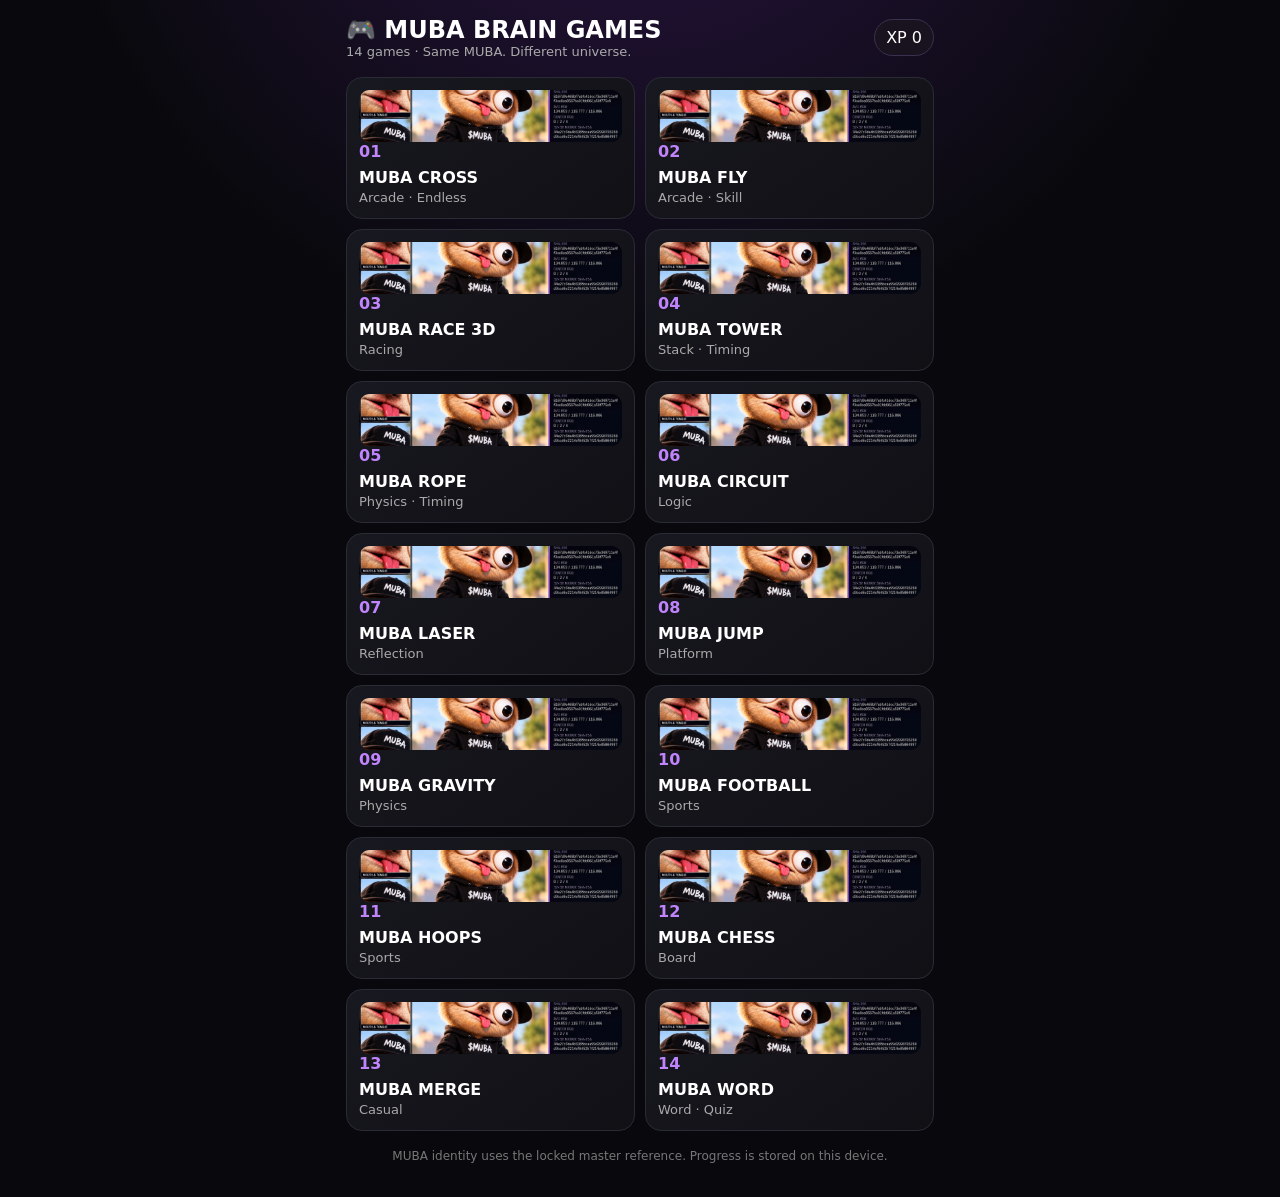
==== muba-brain-games/index.html @ 9ac37082 "Build 14-game MUBA Brain Games arcade" ====
<!doctype html>
<html lang="en"><head><meta charset="utf-8"><meta name="viewport" content="width=device-width,initial-scale=1,user-scalable=no"><title>MUBA Brain Games</title>
<style>
:root{color-scheme:dark;--p:#a855f7;--bg:#09090d;--card:#15151c;--line:#2b2b38}*{box-sizing:border-box}body{margin:0;background:radial-gradient(circle at 50% -20%,#2b1545 0,#09090d 38%);color:#fff;font-family:system-ui,-apple-system,sans-serif;min-height:100vh}main{max-width:620px;margin:auto;padding:16px}.top{display:flex;align-items:center;justify-content:space-between;gap:12px}.brand h1{font-size:24px;margin:0}.muted{color:#aaa;font-size:13px}.pill{border:1px solid #3a3150;background:#18131f;border-radius:999px;padding:8px 11px}.menu{display:grid;grid-template-columns:repeat(2,1fr);gap:10px;margin-top:18px}.card,button{border:1px solid var(--line);background:linear-gradient(145deg,#181820,#101015);color:#fff;border-radius:16px;font:inherit}.card{padding:12px;text-align:left;min-height:118px;position:relative;overflow:hidden}.card b{display:block;font-size:16px;margin-top:7px}.card .num{color:#c084fc;font-weight:800}.thumb{height:52px;border-radius:11px;background:#21172d center 27%/cover no-repeat;filter:saturate(1.05)}button{cursor:pointer;padding:12px}.hidden{display:none!important}.play{margin-top:14px}.bar{display:flex;align-items:center;justify-content:space-between;gap:8px;margin-bottom:10px}.gamebox{position:relative;overflow:hidden;min-height:420px;border:1px solid #32263e;border-radius:20px;background:#11131a}.scene{position:absolute;inset:0}.muba{position:absolute;width:74px;height:74px;border-radius:50%;background:url('../daily-story-worker/muba_daily_story_master_reference.png') center 25%/235% auto no-repeat;border:2px solid rgba(255,255,255,.18);box-shadow:0 8px 24px #0008;z-index:4}.hud{position:absolute;top:10px;left:10px;right:10px;display:flex;justify-content:space-between;z-index:9;pointer-events:none}.hud span{background:#08080bbb;border:1px solid #ffffff18;border-radius:999px;padding:7px 10px;font-size:13px}.tap{position:absolute;inset:auto 12px 12px;z-index:8;text-align:center}.tap button{background:#7c3aed;border-color:#a855f7;width:100%;font-weight:800}.obj{position:absolute;border-radius:10px}.grid{display:grid;gap:5px;padding:62px 12px 72px;height:100%}.cell{display:grid;place-items:center;background:#20212a;border:1px solid #343645;border-radius:8px;min-height:42px;font-weight:800}.wordrow{display:grid;grid-template-columns:repeat(4,1fr);gap:6px}.wordrow input{text-transform:uppercase;text-align:center;font-size:20px;padding:12px;border-radius:10px;border:1px solid #444;background:#171820;color:white}.center{position:absolute;inset:55px 12px 70px;display:grid;place-items:center;text-align:center}.big{font-size:44px}.board8{display:grid;grid-template-columns:repeat(8,1fr);width:min(92vw,420px);aspect-ratio:1}.sq{display:grid;place-items:center;font-size:26px}.light{background:#d6b98c}.dark{background:#6b4935}.footer{margin:18px 4px;color:#777;font-size:12px;text-align:center}
</style></head><body><main>
<div class="top"><div class="brand"><h1>🎮 MUBA BRAIN GAMES</h1><div class="muted">14 games · Same MUBA. Different universe.</div></div><div class="pill" id="best">XP 0</div></div>
<section id="menu" class="menu"></section>
<section id="play" class="play hidden"><div class="bar"><button id="back">← Games</button><b id="title"></b><button id="restart">↻</button></div><div id="gamebox" class="gamebox"></div></section>
<div class="footer">MUBA identity uses the locked master reference. Progress is stored on this device.</div>
</main><script src="https://telegram.org/js/telegram-web-app.js"></script><script>
const tg=window.Telegram?.WebApp;tg?.ready();tg?.expand();
const REF="../daily-story-worker/muba_daily_story_master_reference.png";
const games=[
["cross","MUBA CROSS","Arcade · Endless"],["fly","MUBA FLY","Arcade · Skill"],["race","MUBA RACE 3D","Racing"],["tower","MUBA TOWER","Stack · Timing"],
["rope","MUBA ROPE","Physics · Timing"],["circuit","MUBA CIRCUIT","Logic"],["laser","MUBA LASER","Reflection"],["jump","MUBA JUMP","Platform"],
["gravity","MUBA GRAVITY","Physics"],["football","MUBA FOOTBALL","Sports"],["hoops","MUBA HOOPS","Sports"],["chess","MUBA CHESS","Board"],
["merge","MUBA MERGE","Casual"],["word","MUBA WORD","Word · Quiz"]];
let xp=+(localStorage.mubaGameXP||0),current=null,cleanup=()=>{};const menu=document.querySelector("#menu"),play=document.querySelector("#play"),box=document.querySelector("#gamebox");
function updateXP(n=0){xp+=n;localStorage.mubaGameXP=xp;document.querySelector("#best").textContent="XP "+xp}
updateXP();
games.forEach((g,i)=>{let b=document.createElement("button");b.className="card";b.innerHTML='<div class="thumb" style="background-image:url('+REF+')"></div><span class="num">'+String(i+1).padStart(2,"0")+'</span><b>'+g[1]+'</b><span class="muted">'+g[2]+'</span>';b.onclick=()=>open(g);menu.appendChild(b)});
function open(g){cleanup();current=g;menu.classList.add("hidden");play.classList.remove("hidden");document.querySelector("#title").textContent=g[1];render(g[0]);tg?.HapticFeedback?.impactOccurred("light")}
document.querySelector("#back").onclick=()=>{cleanup();play.classList.add("hidden");menu.classList.remove("hidden")};document.querySelector("#restart").onclick=()=>current&&render(current[0]);
function shell(bg="linear-gradient(#73c8ff,#dff5ff)"){box.innerHTML='<div class="scene" style="background:'+bg+'"><div class="hud"><span id="score">Score 0</span><span id="state">PLAY</span></div></div>';return box.firstChild}
function hero(s,x=25,y=300){let m=document.createElement("div");m.className="muba";m.style.left=x+"px";m.style.top=y+"px";s.appendChild(m);return m}
function score(v){let e=document.querySelector("#score");if(e)e.textContent="Score "+v}
function end(msg,pts=5){let e=document.querySelector("#state");if(e)e.textContent=msg;updateXP(pts);tg?.HapticFeedback?.notificationOccurred(msg==="WIN"?"success":"error")}
function button(s,label,fn){let d=document.createElement("div");d.className="tap";d.innerHTML="<button>"+label+"</button>";d.firstChild.onclick=fn;s.appendChild(d)}
function dodge(type){let s=shell(type==="race"?"linear-gradient(#342052,#12131a)":"linear-gradient(#6ec7ff,#d8f1ff)"),m=hero(s,box.clientWidth/2-37,330),sc=0,dead=false,lane=1,obs=[],timer;
function setLane(n){lane=Math.max(0,Math.min(2,n));m.style.left=(box.clientWidth*(.18+.32*lane)-37)+"px"}setLane(1);
button(s,"◀ MOVE ▶",()=>{if(dead)return;setLane((lane+1)%3)});
timer=setInterval(()=>{if(dead)return;sc++;score(sc);if(sc%14===0){let o=document.createElement("div");o.className="obj";o.style.cssText="width:58px;height:58px;background:"+(type==="race"?"#ef4444":"#22c55e")+";top:-60px;left:"+(box.clientWidth*(.18+.32*Math.floor(Math.random()*3))-29)+"px";s.appendChild(o);obs.push(o)}obs.forEach(o=>{o.style.top=(parseFloat(o.style.top)+7)+"px";let a=o.getBoundingClientRect(),b=m.getBoundingClientRect();if(a.bottom>b.top&&a.top<b.bottom&&a.left<b.right&&a.right>b.left){dead=true;end("CRASH",Math.floor(sc/20));clearInterval(timer)}})},50);cleanup=()=>clearInterval(timer)}
function fly(){let s=shell("linear-gradient(#5fc8ff,#eefbff)"),m=hero(s,45,190),vy=0,sc=0,dead=false,pipes=[],t=setInterval(()=>{if(dead)return;vy+=.55;m.style.top=(parseFloat(m.style.top)+vy)+"px";if(parseFloat(m.style.top)>345||parseFloat(m.style.top)<0){dead=true;end("OUT",sc);clearInterval(t)}pipes.forEach(p=>{p.style.left=(parseFloat(p.style.left)-5)+"px"});sc++;score(Math.floor(sc/20));if(sc%45===0){let gap=100+Math.random()*140,p=document.createElement("div");p.className="obj";p.style.cssText="right:-55px;left:"+(box.clientWidth+10)+"px;top:0;width:45px;height:"+gap+"px;background:#22c55e";s.appendChild(p);pipes.push(p)}},40);button(s,"TAP TO FLY",()=>{vy=-7;tg?.HapticFeedback?.impactOccurred("light")});cleanup=()=>clearInterval(t)}
function timing(kind){let s=shell("linear-gradient(#ffcf75,#7c3aed)"),sc=0,dir=1,x=10,w=100,t,done=false,m=hero(s,box.clientWidth/2-37,280),bar=document.createElement("div");bar.className="obj";bar.style.cssText="top:180px;left:10px;width:100px;height:28px;background:#fff";s.appendChild(bar);
t=setInterval(()=>{x+=dir*6;if(x<5||x>box.clientWidth-w-5)dir*=-1;bar.style.left=x+"px"},35);button(s,kind==="tower"?"DROP BLOCK":"CUT ROPE",()=>{if(done)return;let center=x+w/2,target=box.clientWidth/2;if(Math.abs(center-target)<55){sc++;score(sc);w=Math.max(42,w-5);bar.style.width=w+"px";if(sc>=8){done=true;clearInterval(t);end("WIN",20)}}else{done=true;clearInterval(t);end("MISS",sc)}});cleanup=()=>clearInterval(t)}
function circuit(){let s=shell("linear-gradient(#111827,#052e2b)"),rot=[0,1,2,3,0,1,2,3,0],moves=0;let g=document.createElement("div");g.className="grid";g.style.gridTemplateColumns="repeat(3,1fr)";g.style.paddingTop="90px";rot.forEach((r,i)=>{let c=document.createElement("button");c.className="cell";c.textContent="└";c.style.fontSize="40px";c.style.transform="rotate("+(r*90)+"deg)";c.onclick=()=>{rot[i]=(rot[i]+1)%4;c.style.transform="rotate("+(rot[i]*90)+"deg)";moves++;score(moves);if(rot.every(v=>v===0))end("WIN",20)};g.appendChild(c)});s.appendChild(g);cleanup=()=>{}}
function laser(){let s=shell("linear-gradient(#160b23,#09090d)"),angle=0,beam=document.createElement("div");beam.className="obj";beam.style.cssText="left:35px;top:220px;height:4px;width:75%;background:#ff2d55;transform-origin:left center";s.appendChild(beam);let target=document.createElement("div");target.className="obj";target.style.cssText="right:28px;top:95px;width:42px;height:42px;border-radius:50%;background:#facc15";s.appendChild(target);button(s,"ROTATE LASER",()=>{angle-=15;beam.style.transform="rotate("+angle+"deg)";score(Math.abs(angle));if(angle<=-30&&angle>=-45)end("HIT",15)});cleanup=()=>{}}
function jump(gravity=false){let s=shell("linear-gradient(#7dd3fc,#312e81)"),m=hero(s,40,315),x=40,y=315,vy=-9,sc=0,g=.5,t,flip=1;t=setInterval(()=>{vy+=g*flip;y+=vy;if(y>320){y=320;vy=-9;sc++;score(sc)}if(y<40){y=40;vy=9}x=(x+2)%Math.max(80,box.clientWidth-75);m.style.left=x+"px";m.style.top=y+"px"},30);button(s,gravity?"FLIP GRAVITY":"BOOST JUMP",()=>{if(gravity)flip*=-1;else vy=-12});cleanup=()=>clearInterval(t)}
function targetGame(type){let s=shell("linear-gradient(#0f5132,#16324f)"),m=hero(s,20,315),shots=0,hits=0,target=document.createElement("div");target.className="obj";target.style.cssText="right:25px;top:100px;width:85px;height:85px;border:8px solid #fff;border-radius:"+(type==="hoops"?"50%":"12px");s.appendChild(target);button(s,type==="hoops"?"SHOOT HOOP":"KICK BALL",()=>{shots++;let ok=Math.random()>.38;if(ok){hits++;target.animate([{transform:"scale(1)"},{transform:"scale(1.18)"},{transform:"scale(1)"}],{duration:300});tg?.HapticFeedback?.notificationOccurred("success")}score(hits);document.querySelector("#state").textContent=hits+"/"+shots;if(shots===10)end(hits>=6?"WIN":"TRY AGAIN",hits*2)});cleanup=()=>{}}
function chess(){let s=shell("#211a18"),b=document.createElement("div");b.className="center";let bd=document.createElement("div");bd.className="board8";let pieces=["♜","♞","♝","♛","♚","♝","♞","♜",..."♟".repeat(8),...Array(32).fill(""),..."♙".repeat(8),"♖","♘","♗","♕","♔","♗","♘","♖"],sel=null,moves=0;pieces.forEach((p,i)=>{let q=document.createElement("button");q.className="sq "+(((Math.floor(i/8)+i)%2)?"dark":"light");q.textContent=p;q.onclick=()=>{if(sel===null&&p){sel=i;q.style.outline="3px solid #a855f7"}else if(sel!==null){pieces[i]=pieces[sel];pieces[sel]="";moves++;score(moves);chess()}};bd.appendChild(q)});b.appendChild(bd);s.appendChild(b);document.querySelector("#state").textContent="Free board";cleanup=()=>{}}
function merge(){let s=shell("linear-gradient(#3b0764,#111827)"),level=1,sc=0,area=document.createElement("div");area.className="center";let faces=[];function spawn(){let f=document.createElement("button");f.className="muba";f.style.position="relative";f.style.width=(54+level*3)+"px";f.style.height=(54+level*3)+"px";f.style.margin="5px";f.dataset.l=level;f.onclick=()=>{let same=faces.find(x=>x!==f&&x.dataset.l===f.dataset.l);if(same){same.remove();f.dataset.l=+f.dataset.l+1;f.style.width=(54+f.dataset.l*3)+"px";f.style.height=f.style.width;sc+=+f.dataset.l*10;score(sc);faces=faces.filter(x=>x!==same);if(+f.dataset.l>=6)end("MAX MUBA",25)}};faces.push(f);area.appendChild(f)}for(let i=0;i<8;i++)spawn();s.appendChild(area);button(s,"ADD MUBA",spawn);cleanup=()=>{}}
function word(){let s=shell("linear-gradient(#172554,#111827)"),words=["MEME","MUBA","LIVE","PLAY","GAME"],answer=words[new Date().getDate()%words.length],tries=0;let c=document.createElement("div");c.className="center";c.innerHTML='<div><div class="big">MUBA WORD</div><p class="muted">Guess the 4-letter word</p><div class="wordrow"><input maxlength="1"><input maxlength="1"><input maxlength="1"><input maxlength="1"></div><p id="hint"></p></div>';s.appendChild(c);let ins=[...c.querySelectorAll("input")];ins.forEach((x,i)=>x.oninput=()=>{x.value=x.value.toUpperCase();if(x.value&&ins[i+1])ins[i+1].focus()});button(s,"CHECK WORD",()=>{let v=ins.map(x=>x.value).join("");if(v.length<4)return;tries++;score(tries);if(v===answer){end("WIN",20);c.querySelector("#hint").textContent="Correct: "+answer}else{c.querySelector("#hint").textContent=[...v].map((ch,i)=>answer[i]===ch?"🟩":answer.includes(ch)?"🟨":"⬛").join("")}});cleanup=()=>{}}
function render(id){cleanup();if(id==="cross")dodge("cross");else if(id==="fly")fly();else if(id==="race")dodge("race");else if(id==="tower"||id==="rope")timing(id);else if(id==="circuit")circuit();else if(id==="laser")laser();else if(id==="jump")jump(false);else if(id==="gravity")jump(true);else if(id==="football"||id==="hoops")targetGame(id);else if(id==="chess")chess();else if(id==="merge")merge();else if(id==="word")word()}
</script></body></html>
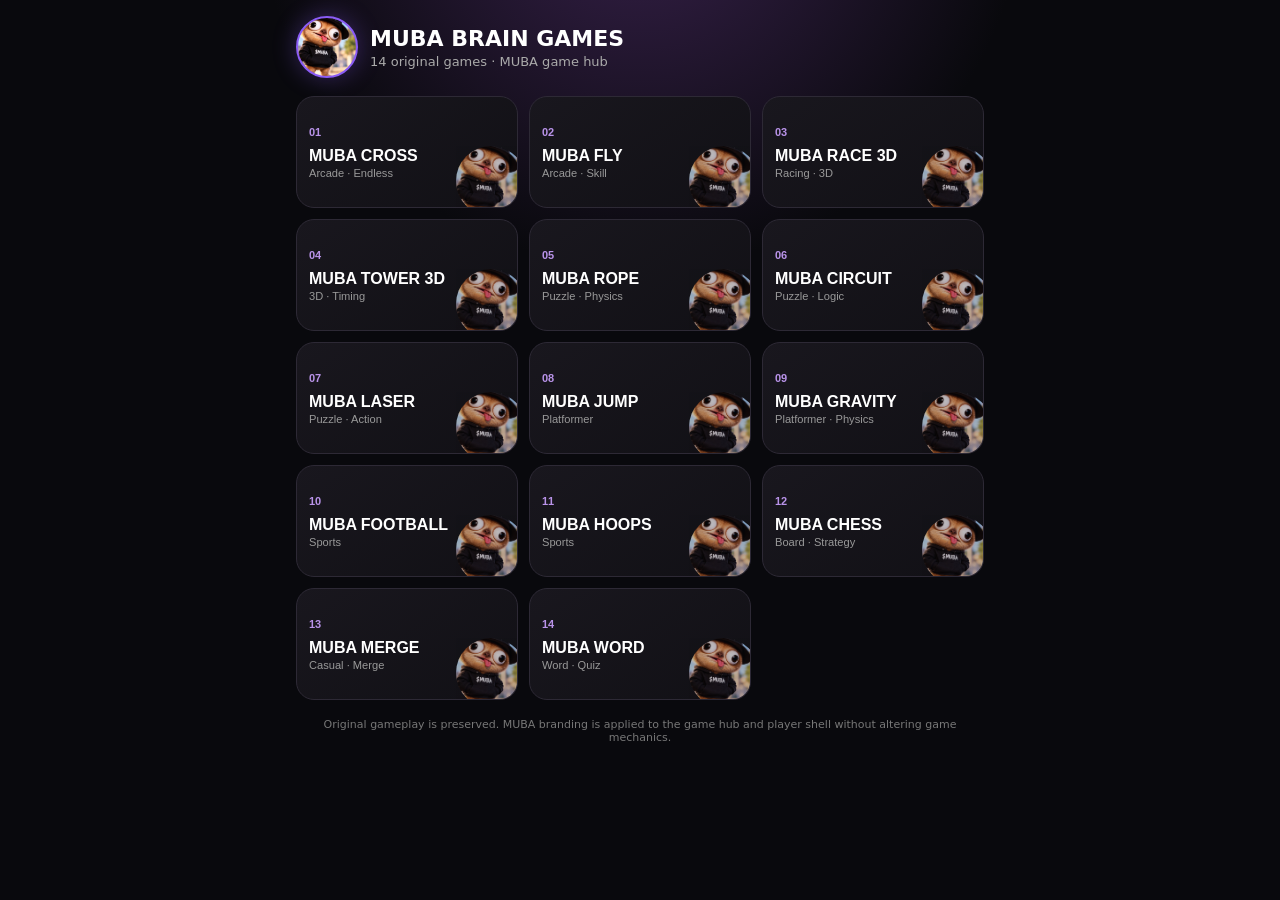
==== commit 0e52d77c: "Replace prototypes with 14 original games in MUBA hub" ====
--- a/muba-brain-games/index.html
+++ b/muba-brain-games/index.html
@@ -1,44 +1,31 @@
 <!doctype html>
-<html lang="en"><head><meta charset="utf-8"><meta name="viewport" content="width=device-width,initial-scale=1,user-scalable=no"><title>MUBA Brain Games</title>
+<html lang="en"><head><meta charset="utf-8"><meta name="viewport" content="width=device-width,initial-scale=1,user-scalable=no,viewport-fit=cover"><title>MUBA Brain Games</title>
 <style>
-:root{color-scheme:dark;--p:#a855f7;--bg:#09090d;--card:#15151c;--line:#2b2b38}*{box-sizing:border-box}body{margin:0;background:radial-gradient(circle at 50% -20%,#2b1545 0,#09090d 38%);color:#fff;font-family:system-ui,-apple-system,sans-serif;min-height:100vh}main{max-width:620px;margin:auto;padding:16px}.top{display:flex;align-items:center;justify-content:space-between;gap:12px}.brand h1{font-size:24px;margin:0}.muted{color:#aaa;font-size:13px}.pill{border:1px solid #3a3150;background:#18131f;border-radius:999px;padding:8px 11px}.menu{display:grid;grid-template-columns:repeat(2,1fr);gap:10px;margin-top:18px}.card,button{border:1px solid var(--line);background:linear-gradient(145deg,#181820,#101015);color:#fff;border-radius:16px;font:inherit}.card{padding:12px;text-align:left;min-height:118px;position:relative;overflow:hidden}.card b{display:block;font-size:16px;margin-top:7px}.card .num{color:#c084fc;font-weight:800}.thumb{height:52px;border-radius:11px;background:#21172d center 27%/cover no-repeat;filter:saturate(1.05)}button{cursor:pointer;padding:12px}.hidden{display:none!important}.play{margin-top:14px}.bar{display:flex;align-items:center;justify-content:space-between;gap:8px;margin-bottom:10px}.gamebox{position:relative;overflow:hidden;min-height:420px;border:1px solid #32263e;border-radius:20px;background:#11131a}.scene{position:absolute;inset:0}.muba{position:absolute;width:74px;height:74px;border-radius:50%;background:url('../daily-story-worker/muba_daily_story_master_reference.png') center 25%/235% auto no-repeat;border:2px solid rgba(255,255,255,.18);box-shadow:0 8px 24px #0008;z-index:4}.hud{position:absolute;top:10px;left:10px;right:10px;display:flex;justify-content:space-between;z-index:9;pointer-events:none}.hud span{background:#08080bbb;border:1px solid #ffffff18;border-radius:999px;padding:7px 10px;font-size:13px}.tap{position:absolute;inset:auto 12px 12px;z-index:8;text-align:center}.tap button{background:#7c3aed;border-color:#a855f7;width:100%;font-weight:800}.obj{position:absolute;border-radius:10px}.grid{display:grid;gap:5px;padding:62px 12px 72px;height:100%}.cell{display:grid;place-items:center;background:#20212a;border:1px solid #343645;border-radius:8px;min-height:42px;font-weight:800}.wordrow{display:grid;grid-template-columns:repeat(4,1fr);gap:6px}.wordrow input{text-transform:uppercase;text-align:center;font-size:20px;padding:12px;border-radius:10px;border:1px solid #444;background:#171820;color:white}.center{position:absolute;inset:55px 12px 70px;display:grid;place-items:center;text-align:center}.big{font-size:44px}.board8{display:grid;grid-template-columns:repeat(8,1fr);width:min(92vw,420px);aspect-ratio:1}.sq{display:grid;place-items:center;font-size:26px}.light{background:#d6b98c}.dark{background:#6b4935}.footer{margin:18px 4px;color:#777;font-size:12px;text-align:center}
-</style></head><body><main>
-<div class="top"><div class="brand"><h1>🎮 MUBA BRAIN GAMES</h1><div class="muted">14 games · Same MUBA. Different universe.</div></div><div class="pill" id="best">XP 0</div></div>
-<section id="menu" class="menu"></section>
-<section id="play" class="play hidden"><div class="bar"><button id="back">← Games</button><b id="title"></b><button id="restart">↻</button></div><div id="gamebox" class="gamebox"></div></section>
-<div class="footer">MUBA identity uses the locked master reference. Progress is stored on this device.</div>
-</main><script src="https://telegram.org/js/telegram-web-app.js"></script><script>
+*{box-sizing:border-box}html,body{margin:0;min-height:100%;background:#09090d;color:#fff;font-family:system-ui,-apple-system,sans-serif}body{background:radial-gradient(circle at 50% -15%,#38214c 0,#09090d 35%)}main{max-width:720px;margin:auto;padding:16px}.head{display:flex;align-items:center;gap:12px}.logo{width:62px;height:62px;border-radius:50%;background:url('../daily-story-worker/muba_daily_story_master_reference.png') center 23%/240% auto no-repeat;border:2px solid #8b5cf6;box-shadow:0 0 24px #8b5cf655}.head h1{font-size:22px;margin:0}.sub{font-size:13px;color:#aaa;margin-top:3px}.grid{display:grid;grid-template-columns:repeat(2,minmax(0,1fr));gap:11px;margin-top:18px}.card{appearance:none;text-align:left;border:1px solid #2d2935;border-radius:18px;background:linear-gradient(145deg,#19171e,#111015);color:white;padding:12px;min-height:112px;position:relative;overflow:hidden}.card:active{transform:scale(.98)}.card .n{font-size:11px;color:#b993e9;font-weight:800}.card b{display:block;margin-top:8px;font-size:16px}.card small{color:#999}.mark{position:absolute;right:-9px;bottom:-9px;width:70px;height:70px;border-radius:50%;background:url('../daily-story-worker/muba_daily_story_master_reference.png') center 23%/245% auto no-repeat;opacity:.72}.player{position:fixed;inset:0;background:#07070a;z-index:30;display:none;flex-direction:column}.player.open{display:flex}.bar{height:58px;flex:none;display:flex;align-items:center;gap:10px;padding:7px max(10px,env(safe-area-inset-right)) 7px max(10px,env(safe-area-inset-left));background:#111116;border-bottom:1px solid #292631}.back{border:1px solid #393442;background:#1b1920;color:#fff;border-radius:12px;padding:9px 12px;font-weight:700}.barlogo{width:38px;height:38px;border-radius:50%;background:url('../daily-story-worker/muba_daily_story_master_reference.png') center 23%/245% auto no-repeat;border:1px solid #8b5cf6}.title{min-width:0;flex:1}.title b{display:block;white-space:nowrap;overflow:hidden;text-overflow:ellipsis}.title span{font-size:11px;color:#999}.framewrap{position:relative;flex:1;min-height:0;background:#000}.framewrap iframe{border:0;width:100%;height:100%;display:block;background:#000}.badge{position:absolute;z-index:4;right:9px;top:9px;display:flex;align-items:center;gap:6px;background:#0a0a0dcc;border:1px solid #ffffff22;border-radius:999px;padding:5px 8px;pointer-events:none;font-size:10px;font-weight:800}.badge i{display:block;width:25px;height:25px;border-radius:50%;background:url('../daily-story-worker/muba_daily_story_master_reference.png') center 23%/245% auto no-repeat}.notice{font-size:11px;color:#777;text-align:center;margin:18px 4px}.loading{position:absolute;inset:0;display:grid;place-items:center;background:#09090d;z-index:2;color:#aaa}.loading.hide{display:none}@media(min-width:650px){.grid{grid-template-columns:repeat(3,1fr)}} 
+</style></head><body><main><div class="head"><div class="logo"></div><div><h1>MUBA BRAIN GAMES</h1><div class="sub">14 original games · MUBA game hub</div></div></div><section class="grid" id="grid"></section><div class="notice">Original gameplay is preserved. MUBA branding is applied to the game hub and player shell without altering game mechanics.</div></main>
+<section class="player" id="player"><div class="bar"><button class="back" id="back">← GAMES</button><div class="barlogo"></div><div class="title"><b id="pt"></b><span>MUBA BRAIN GAMES</span></div></div><div class="framewrap"><div class="loading" id="loading">Loading original game…</div><iframe id="frame" allow="autoplay; fullscreen; gamepad" referrerpolicy="no-referrer"></iframe><div class="badge"><i></i>MUBA</div></div></section>
+<script src="https://telegram.org/js/telegram-web-app.js"></script><script>
 const tg=window.Telegram?.WebApp;tg?.ready();tg?.expand();
-const REF="../daily-story-worker/muba_daily_story_master_reference.png";
+const ROOT="https://sausi-7.github.io/games/";
 const games=[
-["cross","MUBA CROSS","Arcade · Endless"],["fly","MUBA FLY","Arcade · Skill"],["race","MUBA RACE 3D","Racing"],["tower","MUBA TOWER","Stack · Timing"],
-["rope","MUBA ROPE","Physics · Timing"],["circuit","MUBA CIRCUIT","Logic"],["laser","MUBA LASER","Reflection"],["jump","MUBA JUMP","Platform"],
-["gravity","MUBA GRAVITY","Physics"],["football","MUBA FOOTBALL","Sports"],["hoops","MUBA HOOPS","Sports"],["chess","MUBA CHESS","Board"],
-["merge","MUBA MERGE","Casual"],["word","MUBA WORD","Word · Quiz"]];
-let xp=+(localStorage.mubaGameXP||0),current=null,cleanup=()=>{};const menu=document.querySelector("#menu"),play=document.querySelector("#play"),box=document.querySelector("#gamebox");
-function updateXP(n=0){xp+=n;localStorage.mubaGameXP=xp;document.querySelector("#best").textContent="XP "+xp}
-updateXP();
-games.forEach((g,i)=>{let b=document.createElement("button");b.className="card";b.innerHTML='<div class="thumb" style="background-image:url('+REF+')"></div><span class="num">'+String(i+1).padStart(2,"0")+'</span><b>'+g[1]+'</b><span class="muted">'+g[2]+'</span>';b.onclick=()=>open(g);menu.appendChild(b)});
-function open(g){cleanup();current=g;menu.classList.add("hidden");play.classList.remove("hidden");document.querySelector("#title").textContent=g[1];render(g[0]);tg?.HapticFeedback?.impactOccurred("light")}
-document.querySelector("#back").onclick=()=>{cleanup();play.classList.add("hidden");menu.classList.remove("hidden")};document.querySelector("#restart").onclick=()=>current&&render(current[0]);
-function shell(bg="linear-gradient(#73c8ff,#dff5ff)"){box.innerHTML='<div class="scene" style="background:'+bg+'"><div class="hud"><span id="score">Score 0</span><span id="state">PLAY</span></div></div>';return box.firstChild}
-function hero(s,x=25,y=300){let m=document.createElement("div");m.className="muba";m.style.left=x+"px";m.style.top=y+"px";s.appendChild(m);return m}
-function score(v){let e=document.querySelector("#score");if(e)e.textContent="Score "+v}
-function end(msg,pts=5){let e=document.querySelector("#state");if(e)e.textContent=msg;updateXP(pts);tg?.HapticFeedback?.notificationOccurred(msg==="WIN"?"success":"error")}
-function button(s,label,fn){let d=document.createElement("div");d.className="tap";d.innerHTML="<button>"+label+"</button>";d.firstChild.onclick=fn;s.appendChild(d)}
-function dodge(type){let s=shell(type==="race"?"linear-gradient(#342052,#12131a)":"linear-gradient(#6ec7ff,#d8f1ff)"),m=hero(s,box.clientWidth/2-37,330),sc=0,dead=false,lane=1,obs=[],timer;
-function setLane(n){lane=Math.max(0,Math.min(2,n));m.style.left=(box.clientWidth*(.18+.32*lane)-37)+"px"}setLane(1);
-button(s,"◀ MOVE ▶",()=>{if(dead)return;setLane((lane+1)%3)});
-timer=setInterval(()=>{if(dead)return;sc++;score(sc);if(sc%14===0){let o=document.createElement("div");o.className="obj";o.style.cssText="width:58px;height:58px;background:"+(type==="race"?"#ef4444":"#22c55e")+";top:-60px;left:"+(box.clientWidth*(.18+.32*Math.floor(Math.random()*3))-29)+"px";s.appendChild(o);obs.push(o)}obs.forEach(o=>{o.style.top=(parseFloat(o.style.top)+7)+"px";let a=o.getBoundingClientRect(),b=m.getBoundingClientRect();if(a.bottom>b.top&&a.top<b.bottom&&a.left<b.right&&a.right>b.left){dead=true;end("CRASH",Math.floor(sc/20));clearInterval(timer)}})},50);cleanup=()=>clearInterval(timer)}
-function fly(){let s=shell("linear-gradient(#5fc8ff,#eefbff)"),m=hero(s,45,190),vy=0,sc=0,dead=false,pipes=[],t=setInterval(()=>{if(dead)return;vy+=.55;m.style.top=(parseFloat(m.style.top)+vy)+"px";if(parseFloat(m.style.top)>345||parseFloat(m.style.top)<0){dead=true;end("OUT",sc);clearInterval(t)}pipes.forEach(p=>{p.style.left=(parseFloat(p.style.left)-5)+"px"});sc++;score(Math.floor(sc/20));if(sc%45===0){let gap=100+Math.random()*140,p=document.createElement("div");p.className="obj";p.style.cssText="right:-55px;left:"+(box.clientWidth+10)+"px;top:0;width:45px;height:"+gap+"px;background:#22c55e";s.appendChild(p);pipes.push(p)}},40);button(s,"TAP TO FLY",()=>{vy=-7;tg?.HapticFeedback?.impactOccurred("light")});cleanup=()=>clearInterval(t)}
-function timing(kind){let s=shell("linear-gradient(#ffcf75,#7c3aed)"),sc=0,dir=1,x=10,w=100,t,done=false,m=hero(s,box.clientWidth/2-37,280),bar=document.createElement("div");bar.className="obj";bar.style.cssText="top:180px;left:10px;width:100px;height:28px;background:#fff";s.appendChild(bar);
-t=setInterval(()=>{x+=dir*6;if(x<5||x>box.clientWidth-w-5)dir*=-1;bar.style.left=x+"px"},35);button(s,kind==="tower"?"DROP BLOCK":"CUT ROPE",()=>{if(done)return;let center=x+w/2,target=box.clientWidth/2;if(Math.abs(center-target)<55){sc++;score(sc);w=Math.max(42,w-5);bar.style.width=w+"px";if(sc>=8){done=true;clearInterval(t);end("WIN",20)}}else{done=true;clearInterval(t);end("MISS",sc)}});cleanup=()=>clearInterval(t)}
-function circuit(){let s=shell("linear-gradient(#111827,#052e2b)"),rot=[0,1,2,3,0,1,2,3,0],moves=0;let g=document.createElement("div");g.className="grid";g.style.gridTemplateColumns="repeat(3,1fr)";g.style.paddingTop="90px";rot.forEach((r,i)=>{let c=document.createElement("button");c.className="cell";c.textContent="└";c.style.fontSize="40px";c.style.transform="rotate("+(r*90)+"deg)";c.onclick=()=>{rot[i]=(rot[i]+1)%4;c.style.transform="rotate("+(rot[i]*90)+"deg)";moves++;score(moves);if(rot.every(v=>v===0))end("WIN",20)};g.appendChild(c)});s.appendChild(g);cleanup=()=>{}}
-function laser(){let s=shell("linear-gradient(#160b23,#09090d)"),angle=0,beam=document.createElement("div");beam.className="obj";beam.style.cssText="left:35px;top:220px;height:4px;width:75%;background:#ff2d55;transform-origin:left center";s.appendChild(beam);let target=document.createElement("div");target.className="obj";target.style.cssText="right:28px;top:95px;width:42px;height:42px;border-radius:50%;background:#facc15";s.appendChild(target);button(s,"ROTATE LASER",()=>{angle-=15;beam.style.transform="rotate("+angle+"deg)";score(Math.abs(angle));if(angle<=-30&&angle>=-45)end("HIT",15)});cleanup=()=>{}}
-function jump(gravity=false){let s=shell("linear-gradient(#7dd3fc,#312e81)"),m=hero(s,40,315),x=40,y=315,vy=-9,sc=0,g=.5,t,flip=1;t=setInterval(()=>{vy+=g*flip;y+=vy;if(y>320){y=320;vy=-9;sc++;score(sc)}if(y<40){y=40;vy=9}x=(x+2)%Math.max(80,box.clientWidth-75);m.style.left=x+"px";m.style.top=y+"px"},30);button(s,gravity?"FLIP GRAVITY":"BOOST JUMP",()=>{if(gravity)flip*=-1;else vy=-12});cleanup=()=>clearInterval(t)}
-function targetGame(type){let s=shell("linear-gradient(#0f5132,#16324f)"),m=hero(s,20,315),shots=0,hits=0,target=document.createElement("div");target.className="obj";target.style.cssText="right:25px;top:100px;width:85px;height:85px;border:8px solid #fff;border-radius:"+(type==="hoops"?"50%":"12px");s.appendChild(target);button(s,type==="hoops"?"SHOOT HOOP":"KICK BALL",()=>{shots++;let ok=Math.random()>.38;if(ok){hits++;target.animate([{transform:"scale(1)"},{transform:"scale(1.18)"},{transform:"scale(1)"}],{duration:300});tg?.HapticFeedback?.notificationOccurred("success")}score(hits);document.querySelector("#state").textContent=hits+"/"+shots;if(shots===10)end(hits>=6?"WIN":"TRY AGAIN",hits*2)});cleanup=()=>{}}
-function chess(){let s=shell("#211a18"),b=document.createElement("div");b.className="center";let bd=document.createElement("div");bd.className="board8";let pieces=["♜","♞","♝","♛","♚","♝","♞","♜",..."♟".repeat(8),...Array(32).fill(""),..."♙".repeat(8),"♖","♘","♗","♕","♔","♗","♘","♖"],sel=null,moves=0;pieces.forEach((p,i)=>{let q=document.createElement("button");q.className="sq "+(((Math.floor(i/8)+i)%2)?"dark":"light");q.textContent=p;q.onclick=()=>{if(sel===null&&p){sel=i;q.style.outline="3px solid #a855f7"}else if(sel!==null){pieces[i]=pieces[sel];pieces[sel]="";moves++;score(moves);chess()}};bd.appendChild(q)});b.appendChild(bd);s.appendChild(b);document.querySelector("#state").textContent="Free board";cleanup=()=>{}}
-function merge(){let s=shell("linear-gradient(#3b0764,#111827)"),level=1,sc=0,area=document.createElement("div");area.className="center";let faces=[];function spawn(){let f=document.createElement("button");f.className="muba";f.style.position="relative";f.style.width=(54+level*3)+"px";f.style.height=(54+level*3)+"px";f.style.margin="5px";f.dataset.l=level;f.onclick=()=>{let same=faces.find(x=>x!==f&&x.dataset.l===f.dataset.l);if(same){same.remove();f.dataset.l=+f.dataset.l+1;f.style.width=(54+f.dataset.l*3)+"px";f.style.height=f.style.width;sc+=+f.dataset.l*10;score(sc);faces=faces.filter(x=>x!==same);if(+f.dataset.l>=6)end("MAX MUBA",25)}};faces.push(f);area.appendChild(f)}for(let i=0;i<8;i++)spawn();s.appendChild(area);button(s,"ADD MUBA",spawn);cleanup=()=>{}}
-function word(){let s=shell("linear-gradient(#172554,#111827)"),words=["MEME","MUBA","LIVE","PLAY","GAME"],answer=words[new Date().getDate()%words.length],tries=0;let c=document.createElement("div");c.className="center";c.innerHTML='<div><div class="big">MUBA WORD</div><p class="muted">Guess the 4-letter word</p><div class="wordrow"><input maxlength="1"><input maxlength="1"><input maxlength="1"><input maxlength="1"></div><p id="hint"></p></div>';s.appendChild(c);let ins=[...c.querySelectorAll("input")];ins.forEach((x,i)=>x.oninput=()=>{x.value=x.value.toUpperCase();if(x.value&&ins[i+1])ins[i+1].focus()});button(s,"CHECK WORD",()=>{let v=ins.map(x=>x.value).join("");if(v.length<4)return;tries++;score(tries);if(v===answer){end("WIN",20);c.querySelector("#hint").textContent="Correct: "+answer}else{c.querySelector("#hint").textContent=[...v].map((ch,i)=>answer[i]===ch?"🟩":answer.includes(ch)?"🟨":"⬛").join("")}});cleanup=()=>{}}
-function render(id){cleanup();if(id==="cross")dodge("cross");else if(id==="fly")fly();else if(id==="race")dodge("race");else if(id==="tower"||id==="rope")timing(id);else if(id==="circuit")circuit();else if(id==="laser")laser();else if(id==="jump")jump(false);else if(id==="gravity")jump(true);else if(id==="football"||id==="hoops")targetGame(id);else if(id==="chess")chess();else if(id==="merge")merge();else if(id==="word")word()}
+["MUBA CROSS","Arcade · Endless","games/arcade/crossy-road/index.html"],
+["MUBA FLY","Arcade · Skill","games/arcade/flappy/index.html"],
+["MUBA RACE 3D","Racing · 3D","games/racing/car-race/index.html"],
+["MUBA TOWER 3D","3D · Timing","games/3d/stack-tower/index.html"],
+["MUBA ROPE","Puzzle · Physics","games/puzzle/cut-rope/index.html"],
+["MUBA CIRCUIT","Puzzle · Logic","games/puzzle/circuit-bulb/index.html"],
+["MUBA LASER","Puzzle · Action","games/puzzle/laser-bounce/index.html"],
+["MUBA JUMP","Platformer","games/platformer/doodle-jump/index.html"],
+["MUBA GRAVITY","Platformer · Physics","games/platformer/antigravity/index.html"],
+["MUBA FOOTBALL","Sports","games/sports/football/index.html"],
+["MUBA HOOPS","Sports","games/sports/basketball/index.html"],
+["MUBA CHESS","Board · Strategy","games/board/chess/index.html"],
+["MUBA MERGE","Casual · Merge","games/casual/fruit-merge/inex.html"],
+["MUBA WORD","Word · Quiz","games/word-quiz/wordle/index.html"]
+];
+const grid=document.querySelector("#grid"),player=document.querySelector("#player"),frame=document.querySelector("#frame"),loading=document.querySelector("#loading"),pt=document.querySelector("#pt");
+games.forEach((g,i)=>{const b=document.createElement("button");b.className="card";b.innerHTML='<span class="n">'+String(i+1).padStart(2,"0")+'</span><b>'+g[0]+'</b><small>'+g[1]+'</small><i class="mark"></i>';b.onclick=()=>openGame(g);grid.appendChild(b)});
+function openGame(g){pt.textContent=g[0];loading.classList.remove("hide");player.classList.add("open");frame.src=ROOT+g[2];tg?.HapticFeedback?.impactOccurred("light")}
+frame.addEventListener("load",()=>loading.classList.add("hide"));
+document.querySelector("#back").onclick=()=>{frame.src="about:blank";player.classList.remove("open");tg?.HapticFeedback?.impactOccurred("light")};
 </script></body></html>
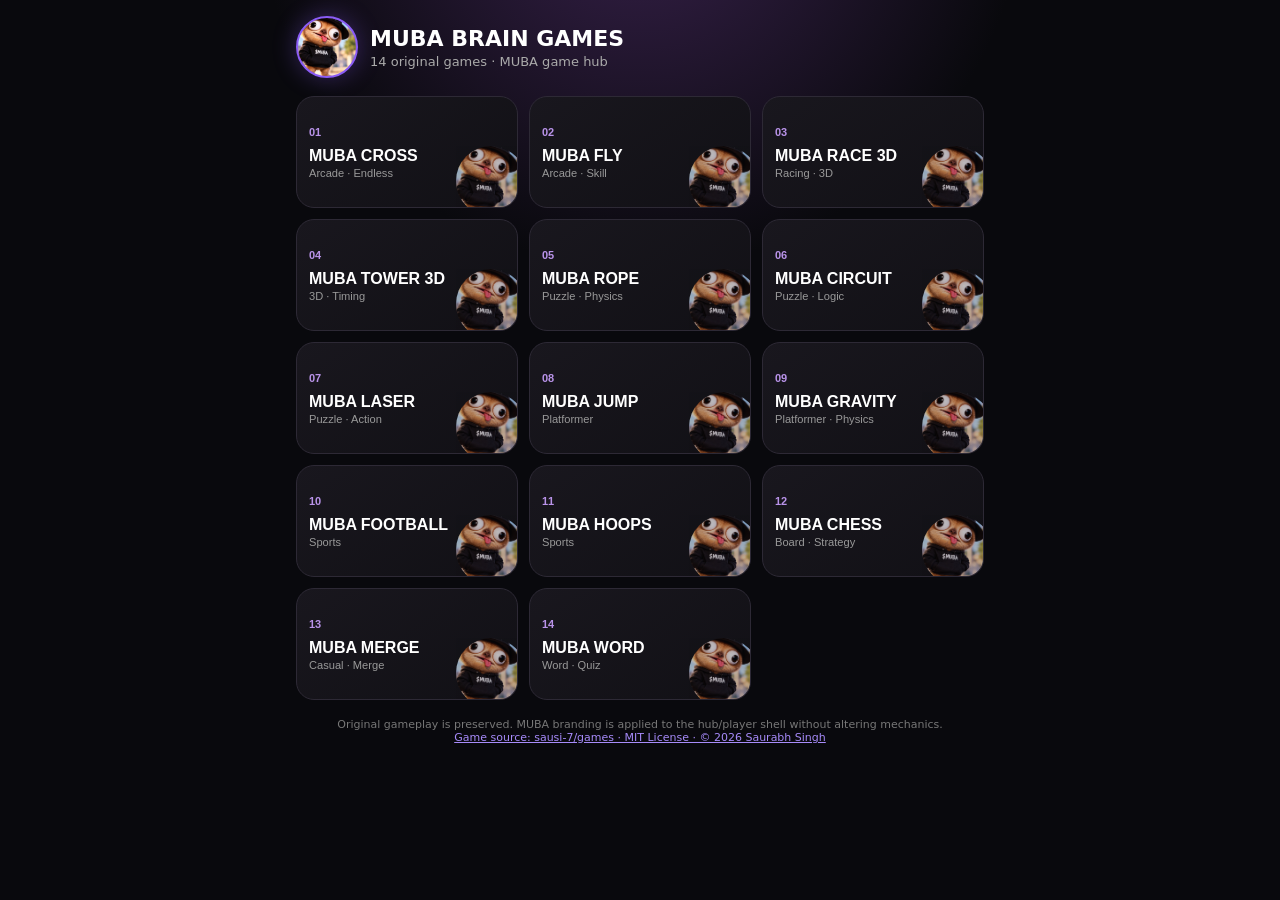
==== commit 3f334aa4: "Add upstream MIT attribution to Brain Games hub" ====
--- a/muba-brain-games/index.html
+++ b/muba-brain-games/index.html
@@ -2,7 +2,7 @@
 <html lang="en"><head><meta charset="utf-8"><meta name="viewport" content="width=device-width,initial-scale=1,user-scalable=no,viewport-fit=cover"><title>MUBA Brain Games</title>
 <style>
 *{box-sizing:border-box}html,body{margin:0;min-height:100%;background:#09090d;color:#fff;font-family:system-ui,-apple-system,sans-serif}body{background:radial-gradient(circle at 50% -15%,#38214c 0,#09090d 35%)}main{max-width:720px;margin:auto;padding:16px}.head{display:flex;align-items:center;gap:12px}.logo{width:62px;height:62px;border-radius:50%;background:url('../daily-story-worker/muba_daily_story_master_reference.png') center 23%/240% auto no-repeat;border:2px solid #8b5cf6;box-shadow:0 0 24px #8b5cf655}.head h1{font-size:22px;margin:0}.sub{font-size:13px;color:#aaa;margin-top:3px}.grid{display:grid;grid-template-columns:repeat(2,minmax(0,1fr));gap:11px;margin-top:18px}.card{appearance:none;text-align:left;border:1px solid #2d2935;border-radius:18px;background:linear-gradient(145deg,#19171e,#111015);color:white;padding:12px;min-height:112px;position:relative;overflow:hidden}.card:active{transform:scale(.98)}.card .n{font-size:11px;color:#b993e9;font-weight:800}.card b{display:block;margin-top:8px;font-size:16px}.card small{color:#999}.mark{position:absolute;right:-9px;bottom:-9px;width:70px;height:70px;border-radius:50%;background:url('../daily-story-worker/muba_daily_story_master_reference.png') center 23%/245% auto no-repeat;opacity:.72}.player{position:fixed;inset:0;background:#07070a;z-index:30;display:none;flex-direction:column}.player.open{display:flex}.bar{height:58px;flex:none;display:flex;align-items:center;gap:10px;padding:7px max(10px,env(safe-area-inset-right)) 7px max(10px,env(safe-area-inset-left));background:#111116;border-bottom:1px solid #292631}.back{border:1px solid #393442;background:#1b1920;color:#fff;border-radius:12px;padding:9px 12px;font-weight:700}.barlogo{width:38px;height:38px;border-radius:50%;background:url('../daily-story-worker/muba_daily_story_master_reference.png') center 23%/245% auto no-repeat;border:1px solid #8b5cf6}.title{min-width:0;flex:1}.title b{display:block;white-space:nowrap;overflow:hidden;text-overflow:ellipsis}.title span{font-size:11px;color:#999}.framewrap{position:relative;flex:1;min-height:0;background:#000}.framewrap iframe{border:0;width:100%;height:100%;display:block;background:#000}.badge{position:absolute;z-index:4;right:9px;top:9px;display:flex;align-items:center;gap:6px;background:#0a0a0dcc;border:1px solid #ffffff22;border-radius:999px;padding:5px 8px;pointer-events:none;font-size:10px;font-weight:800}.badge i{display:block;width:25px;height:25px;border-radius:50%;background:url('../daily-story-worker/muba_daily_story_master_reference.png') center 23%/245% auto no-repeat}.notice{font-size:11px;color:#777;text-align:center;margin:18px 4px}.loading{position:absolute;inset:0;display:grid;place-items:center;background:#09090d;z-index:2;color:#aaa}.loading.hide{display:none}@media(min-width:650px){.grid{grid-template-columns:repeat(3,1fr)}} 
-</style></head><body><main><div class="head"><div class="logo"></div><div><h1>MUBA BRAIN GAMES</h1><div class="sub">14 original games · MUBA game hub</div></div></div><section class="grid" id="grid"></section><div class="notice">Original gameplay is preserved. MUBA branding is applied to the game hub and player shell without altering game mechanics.</div></main>
+</style></head><body><main><div class="head"><div class="logo"></div><div><h1>MUBA BRAIN GAMES</h1><div class="sub">14 original games · MUBA game hub</div></div></div><section class="grid" id="grid"></section><div class="notice">Original gameplay is preserved. MUBA branding is applied to the hub/player shell without altering mechanics.<br><a href="https://github.com/sausi-7/games" target="_blank" rel="noopener" style="color:#a78bfa">Game source: sausi-7/games · MIT License · © 2026 Saurabh Singh</a></div></main>
 <section class="player" id="player"><div class="bar"><button class="back" id="back">← GAMES</button><div class="barlogo"></div><div class="title"><b id="pt"></b><span>MUBA BRAIN GAMES</span></div></div><div class="framewrap"><div class="loading" id="loading">Loading original game…</div><iframe id="frame" allow="autoplay; fullscreen; gamepad" referrerpolicy="no-referrer"></iframe><div class="badge"><i></i>MUBA</div></div></section>
 <script src="https://telegram.org/js/telegram-web-app.js"></script><script>
 const tg=window.Telegram?.WebApp;tg?.ready();tg?.expand();
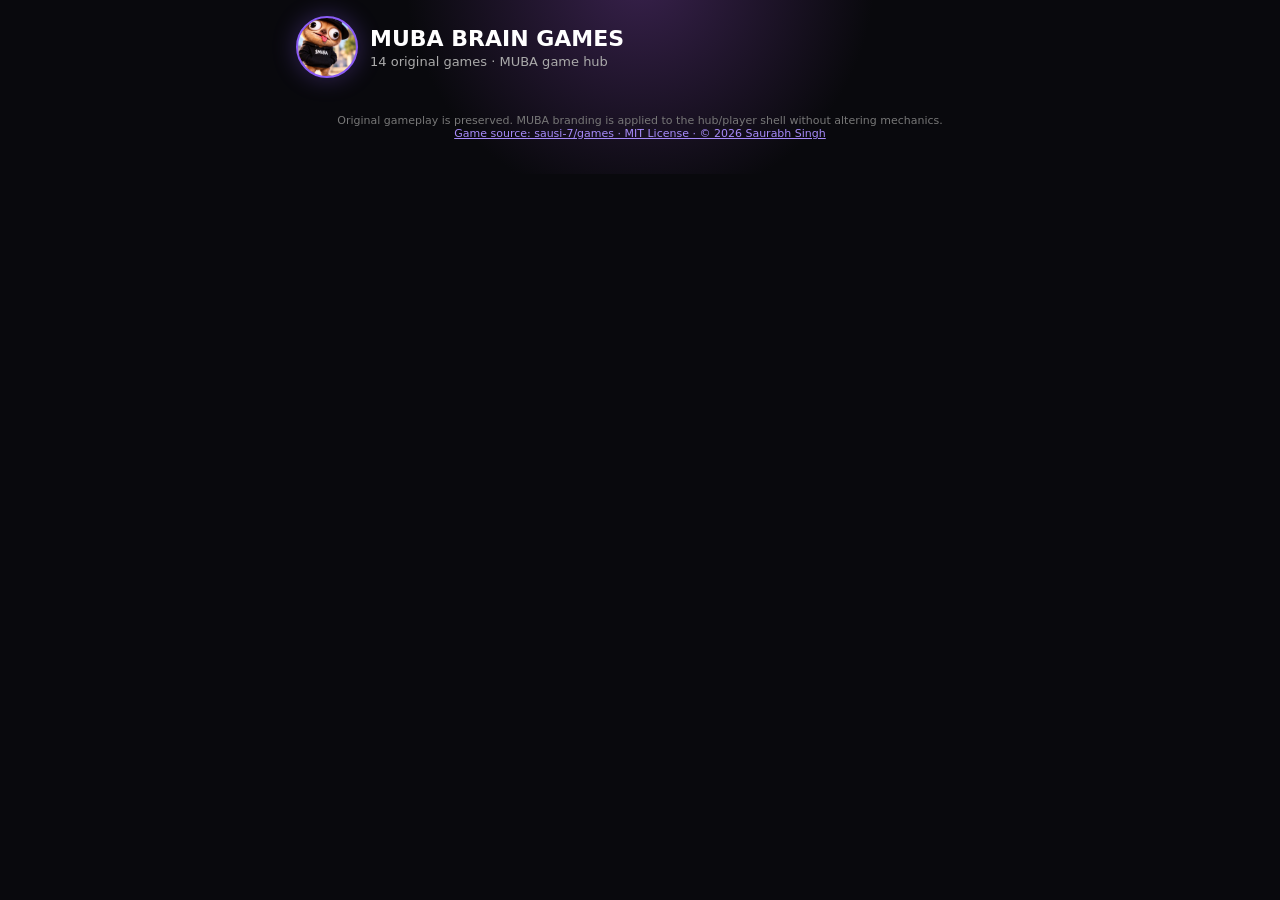
==== commit a31fa0b0: "Remove current Brain Games selection" ====
--- a/muba-brain-games/index.html
+++ b/muba-brain-games/index.html
@@ -3,29 +3,8 @@
 <style>
 *{box-sizing:border-box}html,body{margin:0;min-height:100%;background:#09090d;color:#fff;font-family:system-ui,-apple-system,sans-serif}body{background:radial-gradient(circle at 50% -15%,#38214c 0,#09090d 35%)}main{max-width:720px;margin:auto;padding:16px}.head{display:flex;align-items:center;gap:12px}.logo{width:62px;height:62px;border-radius:50%;background:url('../daily-story-worker/muba_daily_story_master_reference.png') center 23%/240% auto no-repeat;border:2px solid #8b5cf6;box-shadow:0 0 24px #8b5cf655}.head h1{font-size:22px;margin:0}.sub{font-size:13px;color:#aaa;margin-top:3px}.grid{display:grid;grid-template-columns:repeat(2,minmax(0,1fr));gap:11px;margin-top:18px}.card{appearance:none;text-align:left;border:1px solid #2d2935;border-radius:18px;background:linear-gradient(145deg,#19171e,#111015);color:white;padding:12px;min-height:112px;position:relative;overflow:hidden}.card:active{transform:scale(.98)}.card .n{font-size:11px;color:#b993e9;font-weight:800}.card b{display:block;margin-top:8px;font-size:16px}.card small{color:#999}.mark{position:absolute;right:-9px;bottom:-9px;width:70px;height:70px;border-radius:50%;background:url('../daily-story-worker/muba_daily_story_master_reference.png') center 23%/245% auto no-repeat;opacity:.72}.player{position:fixed;inset:0;background:#07070a;z-index:30;display:none;flex-direction:column}.player.open{display:flex}.bar{height:58px;flex:none;display:flex;align-items:center;gap:10px;padding:7px max(10px,env(safe-area-inset-right)) 7px max(10px,env(safe-area-inset-left));background:#111116;border-bottom:1px solid #292631}.back{border:1px solid #393442;background:#1b1920;color:#fff;border-radius:12px;padding:9px 12px;font-weight:700}.barlogo{width:38px;height:38px;border-radius:50%;background:url('../daily-story-worker/muba_daily_story_master_reference.png') center 23%/245% auto no-repeat;border:1px solid #8b5cf6}.title{min-width:0;flex:1}.title b{display:block;white-space:nowrap;overflow:hidden;text-overflow:ellipsis}.title span{font-size:11px;color:#999}.framewrap{position:relative;flex:1;min-height:0;background:#000}.framewrap iframe{border:0;width:100%;height:100%;display:block;background:#000}.badge{position:absolute;z-index:4;right:9px;top:9px;display:flex;align-items:center;gap:6px;background:#0a0a0dcc;border:1px solid #ffffff22;border-radius:999px;padding:5px 8px;pointer-events:none;font-size:10px;font-weight:800}.badge i{display:block;width:25px;height:25px;border-radius:50%;background:url('../daily-story-worker/muba_daily_story_master_reference.png') center 23%/245% auto no-repeat}.notice{font-size:11px;color:#777;text-align:center;margin:18px 4px}.loading{position:absolute;inset:0;display:grid;place-items:center;background:#09090d;z-index:2;color:#aaa}.loading.hide{display:none}@media(min-width:650px){.grid{grid-template-columns:repeat(3,1fr)}} 
 </style></head><body><main><div class="head"><div class="logo"></div><div><h1>MUBA BRAIN GAMES</h1><div class="sub">14 original games · MUBA game hub</div></div></div><section class="grid" id="grid"></section><div class="notice">Original gameplay is preserved. MUBA branding is applied to the hub/player shell without altering mechanics.<br><a href="https://github.com/sausi-7/games" target="_blank" rel="noopener" style="color:#a78bfa">Game source: sausi-7/games · MIT License · © 2026 Saurabh Singh</a></div></main>
-<section class="player" id="player"><div class="bar"><button class="back" id="back">← GAMES</button><div class="barlogo"></div><div class="title"><b id="pt"></b><span>MUBA BRAIN GAMES</span></div></div><div class="framewrap"><div class="loading" id="loading">Loading original game…</div><iframe id="frame" allow="autoplay; fullscreen; gamepad" referrerpolicy="no-referrer"></iframe><div class="badge"><i></i>MUBA</div></div></section>
+
 <script src="https://telegram.org/js/telegram-web-app.js"></script><script>
-const tg=window.Telegram?.WebApp;tg?.ready();tg?.expand();
-const ROOT="https://sausi-7.github.io/games/";
-const games=[
-["MUBA CROSS","Arcade · Endless","games/arcade/crossy-road/index.html"],
-["MUBA FLY","Arcade · Skill","games/arcade/flappy/index.html"],
-["MUBA RACE 3D","Racing · 3D","games/racing/car-race/index.html"],
-["MUBA TOWER 3D","3D · Timing","games/3d/stack-tower/index.html"],
-["MUBA ROPE","Puzzle · Physics","games/puzzle/cut-rope/index.html"],
-["MUBA CIRCUIT","Puzzle · Logic","games/puzzle/circuit-bulb/index.html"],
-["MUBA LASER","Puzzle · Action","games/puzzle/laser-bounce/index.html"],
-["MUBA JUMP","Platformer","games/platformer/doodle-jump/index.html"],
-["MUBA GRAVITY","Platformer · Physics","games/platformer/antigravity/index.html"],
-["MUBA FOOTBALL","Sports","games/sports/football/index.html"],
-["MUBA HOOPS","Sports","games/sports/basketball/index.html"],
-["MUBA CHESS","Board · Strategy","games/board/chess/index.html"],
-["MUBA MERGE","Casual · Merge","games/casual/fruit-merge/inex.html"],
-["MUBA WORD","Word · Quiz","games/word-quiz/wordle/index.html"]
-];
-const grid=document.querySelector("#grid"),player=document.querySelector("#player"),frame=document.querySelector("#frame"),loading=document.querySelector("#loading"),pt=document.querySelector("#pt");
-games.forEach((g,i)=>{const b=document.createElement("button");b.className="card";b.innerHTML='<span class="n">'+String(i+1).padStart(2,"0")+'</span><b>'+g[0]+'</b><small>'+g[1]+'</small><i class="mark"></i>';b.onclick=()=>openGame(g);grid.appendChild(b)});
-function openGame(g){pt.textContent=g[0];loading.classList.remove("hide");player.classList.add("open");frame.src=ROOT+g[2];tg?.HapticFeedback?.impactOccurred("light")}
-frame.addEventListener("load",()=>loading.classList.add("hide"));
-document.querySelector("#back").onclick=()=>{frame.src="about:blank";player.classList.remove("open");tg?.HapticFeedback?.impactOccurred("light")};
+const tg=window.Telegram&&window.Telegram.WebApp;
+if(tg){tg.ready();tg.expand();}
 </script></body></html>
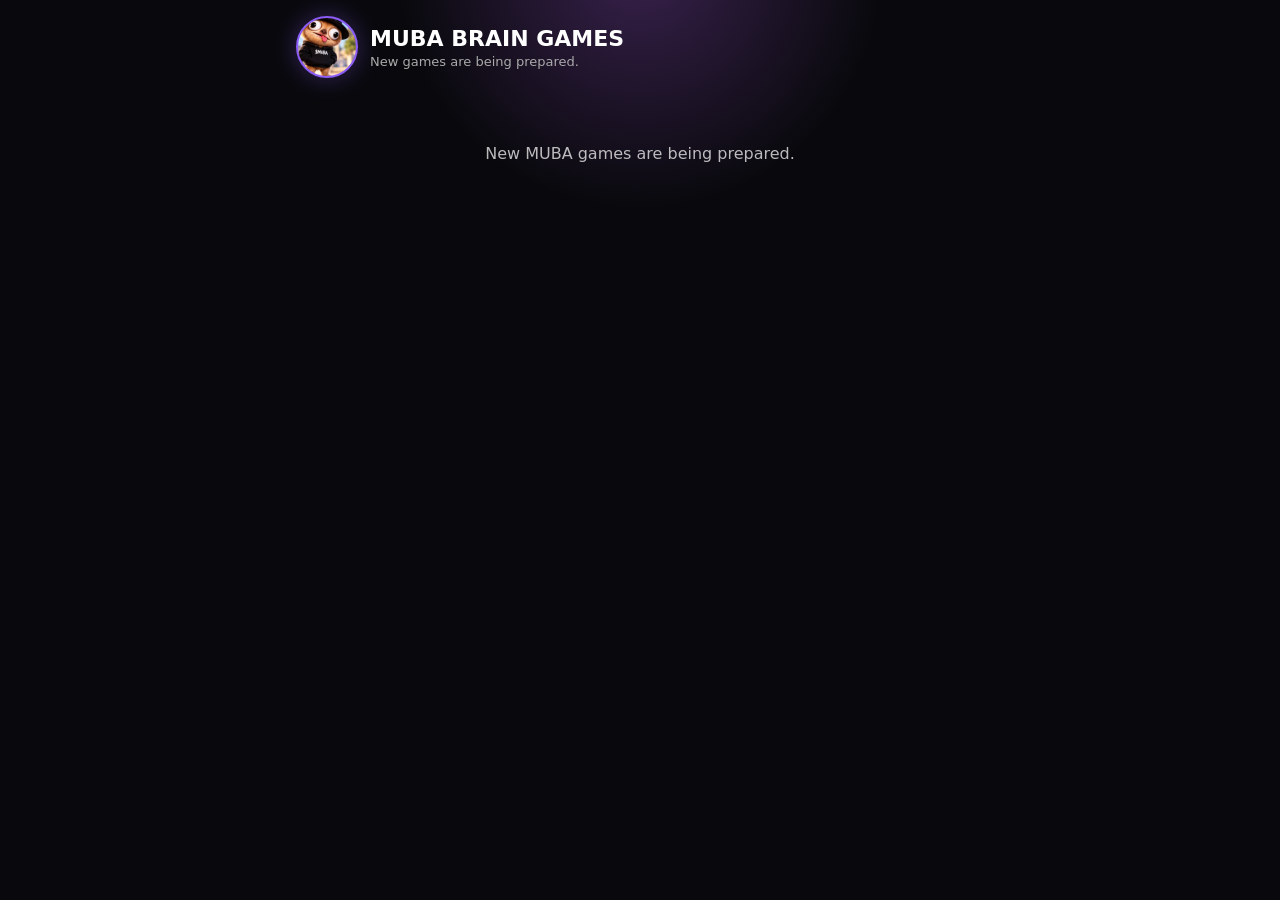
==== commit 813e3022: "Clean empty Brain Games layer" ====
--- a/muba-brain-games/index.html
+++ b/muba-brain-games/index.html
@@ -2,7 +2,7 @@
 <html lang="en"><head><meta charset="utf-8"><meta name="viewport" content="width=device-width,initial-scale=1,user-scalable=no,viewport-fit=cover"><title>MUBA Brain Games</title>
 <style>
 *{box-sizing:border-box}html,body{margin:0;min-height:100%;background:#09090d;color:#fff;font-family:system-ui,-apple-system,sans-serif}body{background:radial-gradient(circle at 50% -15%,#38214c 0,#09090d 35%)}main{max-width:720px;margin:auto;padding:16px}.head{display:flex;align-items:center;gap:12px}.logo{width:62px;height:62px;border-radius:50%;background:url('../daily-story-worker/muba_daily_story_master_reference.png') center 23%/240% auto no-repeat;border:2px solid #8b5cf6;box-shadow:0 0 24px #8b5cf655}.head h1{font-size:22px;margin:0}.sub{font-size:13px;color:#aaa;margin-top:3px}.grid{display:grid;grid-template-columns:repeat(2,minmax(0,1fr));gap:11px;margin-top:18px}.card{appearance:none;text-align:left;border:1px solid #2d2935;border-radius:18px;background:linear-gradient(145deg,#19171e,#111015);color:white;padding:12px;min-height:112px;position:relative;overflow:hidden}.card:active{transform:scale(.98)}.card .n{font-size:11px;color:#b993e9;font-weight:800}.card b{display:block;margin-top:8px;font-size:16px}.card small{color:#999}.mark{position:absolute;right:-9px;bottom:-9px;width:70px;height:70px;border-radius:50%;background:url('../daily-story-worker/muba_daily_story_master_reference.png') center 23%/245% auto no-repeat;opacity:.72}.player{position:fixed;inset:0;background:#07070a;z-index:30;display:none;flex-direction:column}.player.open{display:flex}.bar{height:58px;flex:none;display:flex;align-items:center;gap:10px;padding:7px max(10px,env(safe-area-inset-right)) 7px max(10px,env(safe-area-inset-left));background:#111116;border-bottom:1px solid #292631}.back{border:1px solid #393442;background:#1b1920;color:#fff;border-radius:12px;padding:9px 12px;font-weight:700}.barlogo{width:38px;height:38px;border-radius:50%;background:url('../daily-story-worker/muba_daily_story_master_reference.png') center 23%/245% auto no-repeat;border:1px solid #8b5cf6}.title{min-width:0;flex:1}.title b{display:block;white-space:nowrap;overflow:hidden;text-overflow:ellipsis}.title span{font-size:11px;color:#999}.framewrap{position:relative;flex:1;min-height:0;background:#000}.framewrap iframe{border:0;width:100%;height:100%;display:block;background:#000}.badge{position:absolute;z-index:4;right:9px;top:9px;display:flex;align-items:center;gap:6px;background:#0a0a0dcc;border:1px solid #ffffff22;border-radius:999px;padding:5px 8px;pointer-events:none;font-size:10px;font-weight:800}.badge i{display:block;width:25px;height:25px;border-radius:50%;background:url('../daily-story-worker/muba_daily_story_master_reference.png') center 23%/245% auto no-repeat}.notice{font-size:11px;color:#777;text-align:center;margin:18px 4px}.loading{position:absolute;inset:0;display:grid;place-items:center;background:#09090d;z-index:2;color:#aaa}.loading.hide{display:none}@media(min-width:650px){.grid{grid-template-columns:repeat(3,1fr)}} 
-</style></head><body><main><div class="head"><div class="logo"></div><div><h1>MUBA BRAIN GAMES</h1><div class="sub">14 original games · MUBA game hub</div></div></div><section class="grid" id="grid"></section><div class="notice">Original gameplay is preserved. MUBA branding is applied to the hub/player shell without altering mechanics.<br><a href="https://github.com/sausi-7/games" target="_blank" rel="noopener" style="color:#a78bfa">Game source: sausi-7/games · MIT License · © 2026 Saurabh Singh</a></div></main>
+</style></head><body><main><div class="head"><div class="logo"></div><div><h1>MUBA BRAIN GAMES</h1><div class="sub">New games are being prepared.</div></div></div><section class="grid" id="grid"><div style="grid-column:1/-1;text-align:center;padding:48px 18px;opacity:.72">New MUBA games are being prepared.</div></section></main>
 
 <script src="https://telegram.org/js/telegram-web-app.js"></script><script>
 const tg=window.Telegram&&window.Telegram.WebApp;
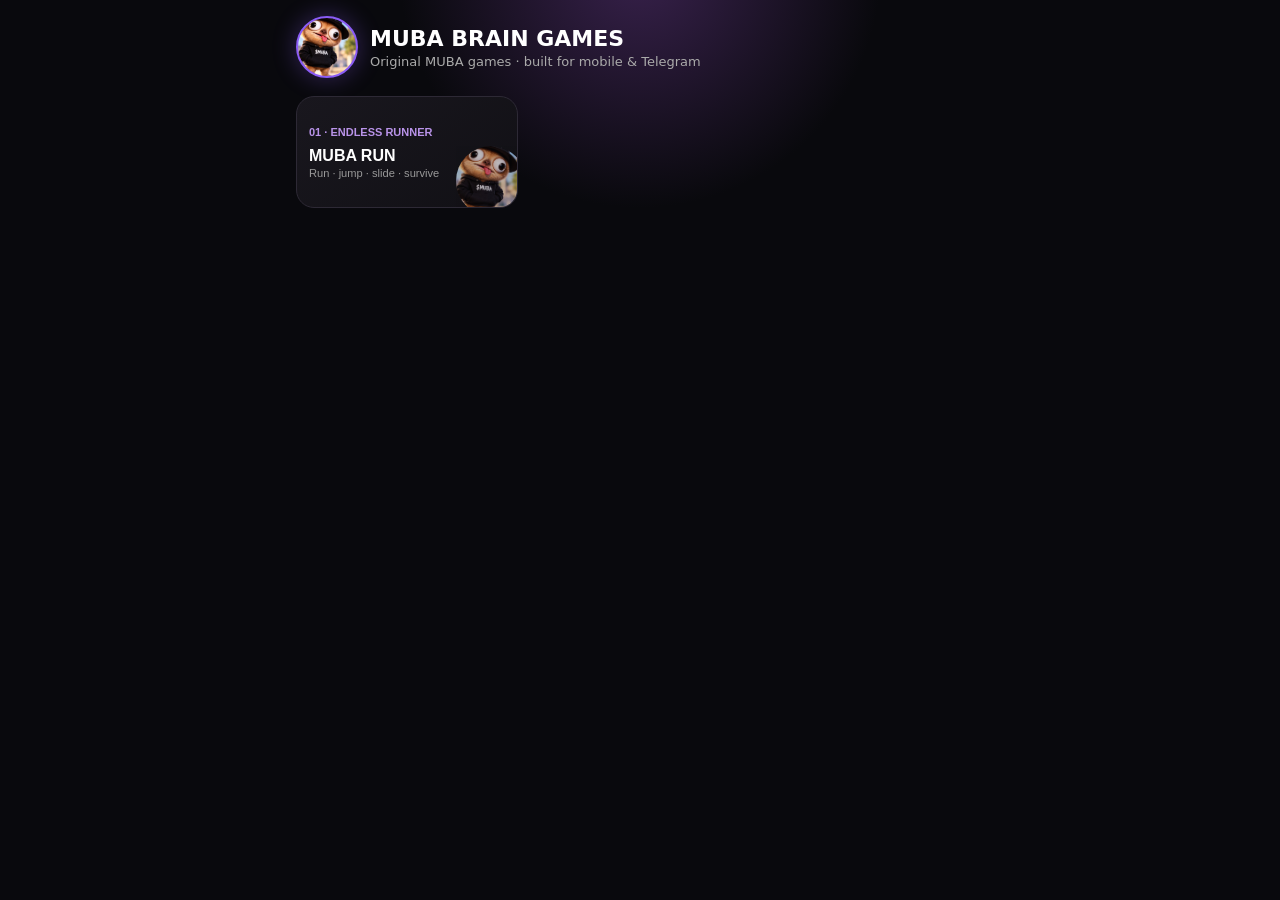
==== commit 23f32ff1: "Add MUBA RUN to game hub" ====
--- a/muba-brain-games/index.html
+++ b/muba-brain-games/index.html
@@ -2,9 +2,14 @@
 <html lang="en"><head><meta charset="utf-8"><meta name="viewport" content="width=device-width,initial-scale=1,user-scalable=no,viewport-fit=cover"><title>MUBA Brain Games</title>
 <style>
 *{box-sizing:border-box}html,body{margin:0;min-height:100%;background:#09090d;color:#fff;font-family:system-ui,-apple-system,sans-serif}body{background:radial-gradient(circle at 50% -15%,#38214c 0,#09090d 35%)}main{max-width:720px;margin:auto;padding:16px}.head{display:flex;align-items:center;gap:12px}.logo{width:62px;height:62px;border-radius:50%;background:url('../daily-story-worker/muba_daily_story_master_reference.png') center 23%/240% auto no-repeat;border:2px solid #8b5cf6;box-shadow:0 0 24px #8b5cf655}.head h1{font-size:22px;margin:0}.sub{font-size:13px;color:#aaa;margin-top:3px}.grid{display:grid;grid-template-columns:repeat(2,minmax(0,1fr));gap:11px;margin-top:18px}.card{appearance:none;text-align:left;border:1px solid #2d2935;border-radius:18px;background:linear-gradient(145deg,#19171e,#111015);color:white;padding:12px;min-height:112px;position:relative;overflow:hidden}.card:active{transform:scale(.98)}.card .n{font-size:11px;color:#b993e9;font-weight:800}.card b{display:block;margin-top:8px;font-size:16px}.card small{color:#999}.mark{position:absolute;right:-9px;bottom:-9px;width:70px;height:70px;border-radius:50%;background:url('../daily-story-worker/muba_daily_story_master_reference.png') center 23%/245% auto no-repeat;opacity:.72}.player{position:fixed;inset:0;background:#07070a;z-index:30;display:none;flex-direction:column}.player.open{display:flex}.bar{height:58px;flex:none;display:flex;align-items:center;gap:10px;padding:7px max(10px,env(safe-area-inset-right)) 7px max(10px,env(safe-area-inset-left));background:#111116;border-bottom:1px solid #292631}.back{border:1px solid #393442;background:#1b1920;color:#fff;border-radius:12px;padding:9px 12px;font-weight:700}.barlogo{width:38px;height:38px;border-radius:50%;background:url('../daily-story-worker/muba_daily_story_master_reference.png') center 23%/245% auto no-repeat;border:1px solid #8b5cf6}.title{min-width:0;flex:1}.title b{display:block;white-space:nowrap;overflow:hidden;text-overflow:ellipsis}.title span{font-size:11px;color:#999}.framewrap{position:relative;flex:1;min-height:0;background:#000}.framewrap iframe{border:0;width:100%;height:100%;display:block;background:#000}.badge{position:absolute;z-index:4;right:9px;top:9px;display:flex;align-items:center;gap:6px;background:#0a0a0dcc;border:1px solid #ffffff22;border-radius:999px;padding:5px 8px;pointer-events:none;font-size:10px;font-weight:800}.badge i{display:block;width:25px;height:25px;border-radius:50%;background:url('../daily-story-worker/muba_daily_story_master_reference.png') center 23%/245% auto no-repeat}.notice{font-size:11px;color:#777;text-align:center;margin:18px 4px}.loading{position:absolute;inset:0;display:grid;place-items:center;background:#09090d;z-index:2;color:#aaa}.loading.hide{display:none}@media(min-width:650px){.grid{grid-template-columns:repeat(3,1fr)}} 
-</style></head><body><main><div class="head"><div class="logo"></div><div><h1>MUBA BRAIN GAMES</h1><div class="sub">New games are being prepared.</div></div></div><section class="grid" id="grid"><div style="grid-column:1/-1;text-align:center;padding:48px 18px;opacity:.72">New MUBA games are being prepared.</div></section></main>
+</style></head><body><main><div class="head"><div class="logo"></div><div><h1>MUBA BRAIN GAMES</h1><div class="sub">Original MUBA games · built for mobile & Telegram</div></div></div><section class="grid" id="grid"><button class="card" id="run"><span class="n">01 · ENDLESS RUNNER</span><b>MUBA RUN</b><small>Run · jump · slide · survive</small><span class="mark"></span></button></section>
+<section class="player" id="player"><div class="bar"><button class="back" id="back">← BACK</button><div class="barlogo"></div><div class="title"><b>MUBA RUN</b><span>Original MUBA game</span></div></div><div class="framewrap"><iframe id="frame" title="MUBA RUN" allow="autoplay; fullscreen"></iframe><div class="badge"><i></i>MUBA</div></div></section></main>
 
 <script src="https://telegram.org/js/telegram-web-app.js"></script><script>
 const tg=window.Telegram&&window.Telegram.WebApp;
 if(tg){tg.ready();tg.expand();}
+const player=document.getElementById('player'),frame=document.getElementById('frame');
+document.getElementById('run').onclick=()=>{frame.src='./muba-run/';player.classList.add('open');tg&&tg.HapticFeedback&&tg.HapticFeedback.impactOccurred('light');};
+document.getElementById('back').onclick=()=>{frame.src='about:blank';player.classList.remove('open');};
+window.addEventListener('popstate',()=>{if(player.classList.contains('open')){frame.src='about:blank';player.classList.remove('open');}});
 </script></body></html>
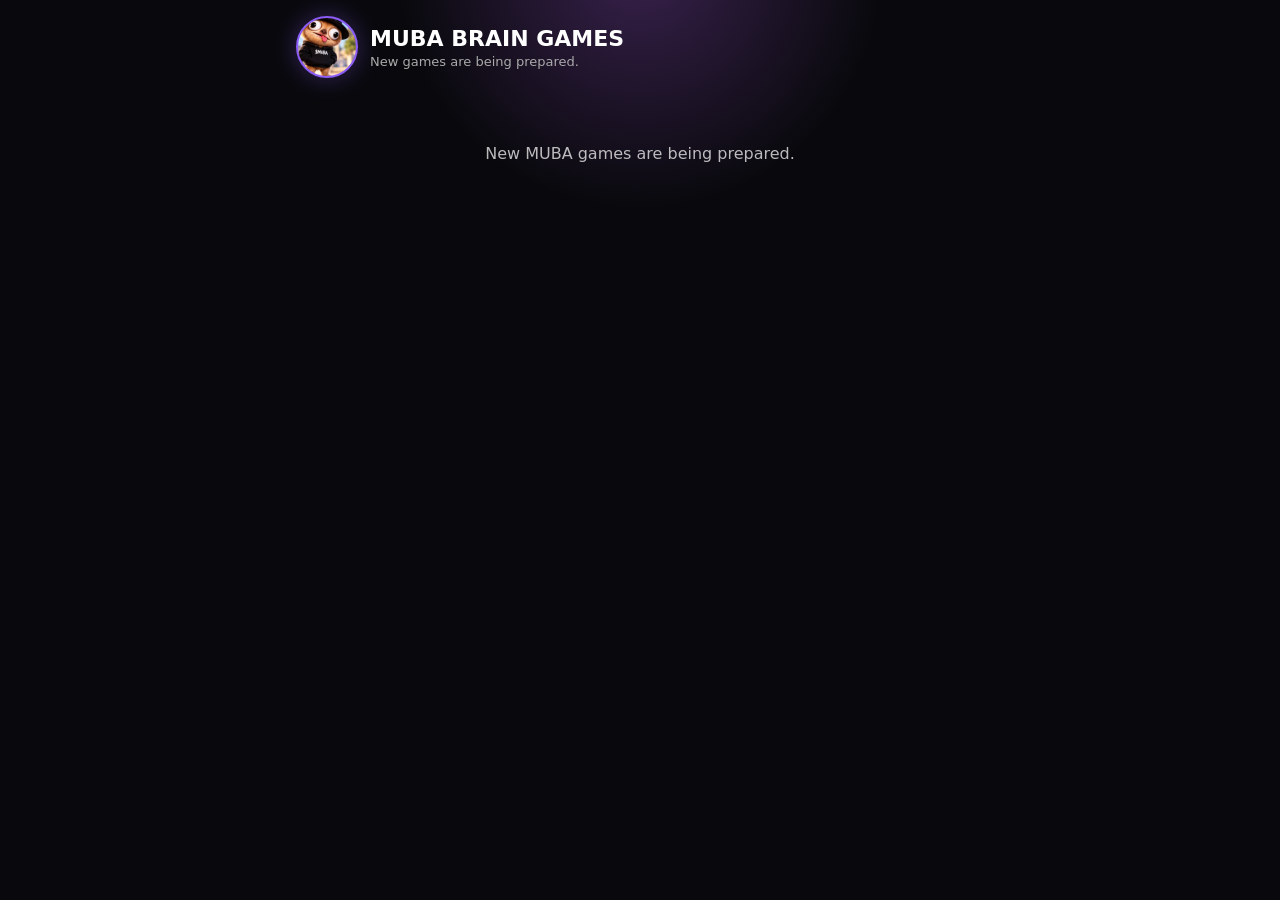
==== commit 9479ac56: "Vault auto-sync: stable main dd90af7f" ====
--- a/muba-brain-games/index.html
+++ b/muba-brain-games/index.html
@@ -2,14 +2,9 @@
 <html lang="en"><head><meta charset="utf-8"><meta name="viewport" content="width=device-width,initial-scale=1,user-scalable=no,viewport-fit=cover"><title>MUBA Brain Games</title>
 <style>
 *{box-sizing:border-box}html,body{margin:0;min-height:100%;background:#09090d;color:#fff;font-family:system-ui,-apple-system,sans-serif}body{background:radial-gradient(circle at 50% -15%,#38214c 0,#09090d 35%)}main{max-width:720px;margin:auto;padding:16px}.head{display:flex;align-items:center;gap:12px}.logo{width:62px;height:62px;border-radius:50%;background:url('../daily-story-worker/muba_daily_story_master_reference.png') center 23%/240% auto no-repeat;border:2px solid #8b5cf6;box-shadow:0 0 24px #8b5cf655}.head h1{font-size:22px;margin:0}.sub{font-size:13px;color:#aaa;margin-top:3px}.grid{display:grid;grid-template-columns:repeat(2,minmax(0,1fr));gap:11px;margin-top:18px}.card{appearance:none;text-align:left;border:1px solid #2d2935;border-radius:18px;background:linear-gradient(145deg,#19171e,#111015);color:white;padding:12px;min-height:112px;position:relative;overflow:hidden}.card:active{transform:scale(.98)}.card .n{font-size:11px;color:#b993e9;font-weight:800}.card b{display:block;margin-top:8px;font-size:16px}.card small{color:#999}.mark{position:absolute;right:-9px;bottom:-9px;width:70px;height:70px;border-radius:50%;background:url('../daily-story-worker/muba_daily_story_master_reference.png') center 23%/245% auto no-repeat;opacity:.72}.player{position:fixed;inset:0;background:#07070a;z-index:30;display:none;flex-direction:column}.player.open{display:flex}.bar{height:58px;flex:none;display:flex;align-items:center;gap:10px;padding:7px max(10px,env(safe-area-inset-right)) 7px max(10px,env(safe-area-inset-left));background:#111116;border-bottom:1px solid #292631}.back{border:1px solid #393442;background:#1b1920;color:#fff;border-radius:12px;padding:9px 12px;font-weight:700}.barlogo{width:38px;height:38px;border-radius:50%;background:url('../daily-story-worker/muba_daily_story_master_reference.png') center 23%/245% auto no-repeat;border:1px solid #8b5cf6}.title{min-width:0;flex:1}.title b{display:block;white-space:nowrap;overflow:hidden;text-overflow:ellipsis}.title span{font-size:11px;color:#999}.framewrap{position:relative;flex:1;min-height:0;background:#000}.framewrap iframe{border:0;width:100%;height:100%;display:block;background:#000}.badge{position:absolute;z-index:4;right:9px;top:9px;display:flex;align-items:center;gap:6px;background:#0a0a0dcc;border:1px solid #ffffff22;border-radius:999px;padding:5px 8px;pointer-events:none;font-size:10px;font-weight:800}.badge i{display:block;width:25px;height:25px;border-radius:50%;background:url('../daily-story-worker/muba_daily_story_master_reference.png') center 23%/245% auto no-repeat}.notice{font-size:11px;color:#777;text-align:center;margin:18px 4px}.loading{position:absolute;inset:0;display:grid;place-items:center;background:#09090d;z-index:2;color:#aaa}.loading.hide{display:none}@media(min-width:650px){.grid{grid-template-columns:repeat(3,1fr)}} 
-</style></head><body><main><div class="head"><div class="logo"></div><div><h1>MUBA BRAIN GAMES</h1><div class="sub">Original MUBA games · built for mobile & Telegram</div></div></div><section class="grid" id="grid"><button class="card" id="run"><span class="n">01 · ENDLESS RUNNER</span><b>MUBA RUN</b><small>Run · jump · slide · survive</small><span class="mark"></span></button></section>
-<section class="player" id="player"><div class="bar"><button class="back" id="back">← BACK</button><div class="barlogo"></div><div class="title"><b>MUBA RUN</b><span>Original MUBA game</span></div></div><div class="framewrap"><iframe id="frame" title="MUBA RUN" allow="autoplay; fullscreen"></iframe><div class="badge"><i></i>MUBA</div></div></section></main>
+</style></head><body><main><div class="head"><div class="logo"></div><div><h1>MUBA BRAIN GAMES</h1><div class="sub">New games are being prepared.</div></div></div><section class="grid" id="grid"><div style="grid-column:1/-1;text-align:center;padding:48px 18px;opacity:.72">New MUBA games are being prepared.</div></section></main>
 
 <script src="https://telegram.org/js/telegram-web-app.js"></script><script>
 const tg=window.Telegram&&window.Telegram.WebApp;
 if(tg){tg.ready();tg.expand();}
-const player=document.getElementById('player'),frame=document.getElementById('frame');
-document.getElementById('run').onclick=()=>{frame.src='./muba-run/';player.classList.add('open');tg&&tg.HapticFeedback&&tg.HapticFeedback.impactOccurred('light');};
-document.getElementById('back').onclick=()=>{frame.src='about:blank';player.classList.remove('open');};
-window.addEventListener('popstate',()=>{if(player.classList.contains('open')){frame.src='about:blank';player.classList.remove('open');}});
 </script></body></html>
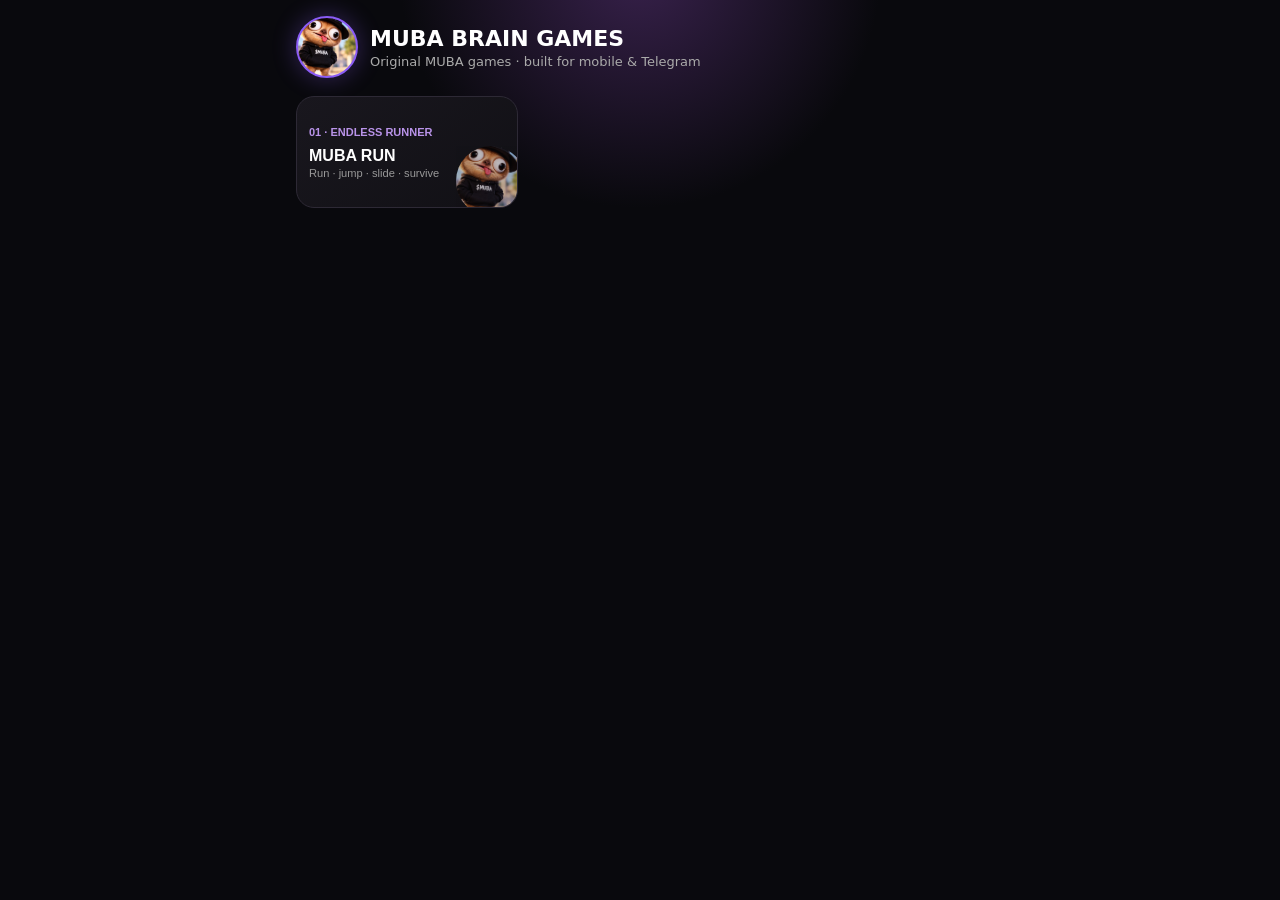
==== commit cc4cd825: "Add MUBA RUN to game hub" ====
--- a/muba-brain-games/index.html
+++ b/muba-brain-games/index.html
@@ -2,9 +2,14 @@
 <html lang="en"><head><meta charset="utf-8"><meta name="viewport" content="width=device-width,initial-scale=1,user-scalable=no,viewport-fit=cover"><title>MUBA Brain Games</title>
 <style>
 *{box-sizing:border-box}html,body{margin:0;min-height:100%;background:#09090d;color:#fff;font-family:system-ui,-apple-system,sans-serif}body{background:radial-gradient(circle at 50% -15%,#38214c 0,#09090d 35%)}main{max-width:720px;margin:auto;padding:16px}.head{display:flex;align-items:center;gap:12px}.logo{width:62px;height:62px;border-radius:50%;background:url('../daily-story-worker/muba_daily_story_master_reference.png') center 23%/240% auto no-repeat;border:2px solid #8b5cf6;box-shadow:0 0 24px #8b5cf655}.head h1{font-size:22px;margin:0}.sub{font-size:13px;color:#aaa;margin-top:3px}.grid{display:grid;grid-template-columns:repeat(2,minmax(0,1fr));gap:11px;margin-top:18px}.card{appearance:none;text-align:left;border:1px solid #2d2935;border-radius:18px;background:linear-gradient(145deg,#19171e,#111015);color:white;padding:12px;min-height:112px;position:relative;overflow:hidden}.card:active{transform:scale(.98)}.card .n{font-size:11px;color:#b993e9;font-weight:800}.card b{display:block;margin-top:8px;font-size:16px}.card small{color:#999}.mark{position:absolute;right:-9px;bottom:-9px;width:70px;height:70px;border-radius:50%;background:url('../daily-story-worker/muba_daily_story_master_reference.png') center 23%/245% auto no-repeat;opacity:.72}.player{position:fixed;inset:0;background:#07070a;z-index:30;display:none;flex-direction:column}.player.open{display:flex}.bar{height:58px;flex:none;display:flex;align-items:center;gap:10px;padding:7px max(10px,env(safe-area-inset-right)) 7px max(10px,env(safe-area-inset-left));background:#111116;border-bottom:1px solid #292631}.back{border:1px solid #393442;background:#1b1920;color:#fff;border-radius:12px;padding:9px 12px;font-weight:700}.barlogo{width:38px;height:38px;border-radius:50%;background:url('../daily-story-worker/muba_daily_story_master_reference.png') center 23%/245% auto no-repeat;border:1px solid #8b5cf6}.title{min-width:0;flex:1}.title b{display:block;white-space:nowrap;overflow:hidden;text-overflow:ellipsis}.title span{font-size:11px;color:#999}.framewrap{position:relative;flex:1;min-height:0;background:#000}.framewrap iframe{border:0;width:100%;height:100%;display:block;background:#000}.badge{position:absolute;z-index:4;right:9px;top:9px;display:flex;align-items:center;gap:6px;background:#0a0a0dcc;border:1px solid #ffffff22;border-radius:999px;padding:5px 8px;pointer-events:none;font-size:10px;font-weight:800}.badge i{display:block;width:25px;height:25px;border-radius:50%;background:url('../daily-story-worker/muba_daily_story_master_reference.png') center 23%/245% auto no-repeat}.notice{font-size:11px;color:#777;text-align:center;margin:18px 4px}.loading{position:absolute;inset:0;display:grid;place-items:center;background:#09090d;z-index:2;color:#aaa}.loading.hide{display:none}@media(min-width:650px){.grid{grid-template-columns:repeat(3,1fr)}} 
-</style></head><body><main><div class="head"><div class="logo"></div><div><h1>MUBA BRAIN GAMES</h1><div class="sub">New games are being prepared.</div></div></div><section class="grid" id="grid"><div style="grid-column:1/-1;text-align:center;padding:48px 18px;opacity:.72">New MUBA games are being prepared.</div></section></main>
+</style></head><body><main><div class="head"><div class="logo"></div><div><h1>MUBA BRAIN GAMES</h1><div class="sub">Original MUBA games · built for mobile & Telegram</div></div></div><section class="grid" id="grid"><button class="card" id="run"><span class="n">01 · ENDLESS RUNNER</span><b>MUBA RUN</b><small>Run · jump · slide · survive</small><span class="mark"></span></button></section>
+<section class="player" id="player"><div class="bar"><button class="back" id="back">← BACK</button><div class="barlogo"></div><div class="title"><b>MUBA RUN</b><span>Original MUBA game</span></div></div><div class="framewrap"><iframe id="frame" title="MUBA RUN" allow="autoplay; fullscreen"></iframe><div class="badge"><i></i>MUBA</div></div></section></main>
 
 <script src="https://telegram.org/js/telegram-web-app.js"></script><script>
 const tg=window.Telegram&&window.Telegram.WebApp;
 if(tg){tg.ready();tg.expand();}
+const player=document.getElementById('player'),frame=document.getElementById('frame');
+document.getElementById('run').onclick=()=>{frame.src='./muba-run/';player.classList.add('open');tg&&tg.HapticFeedback&&tg.HapticFeedback.impactOccurred('light');};
+document.getElementById('back').onclick=()=>{frame.src='about:blank';player.classList.remove('open');};
+window.addEventListener('popstate',()=>{if(player.classList.contains('open')){frame.src='about:blank';player.classList.remove('open');}});
 </script></body></html>
